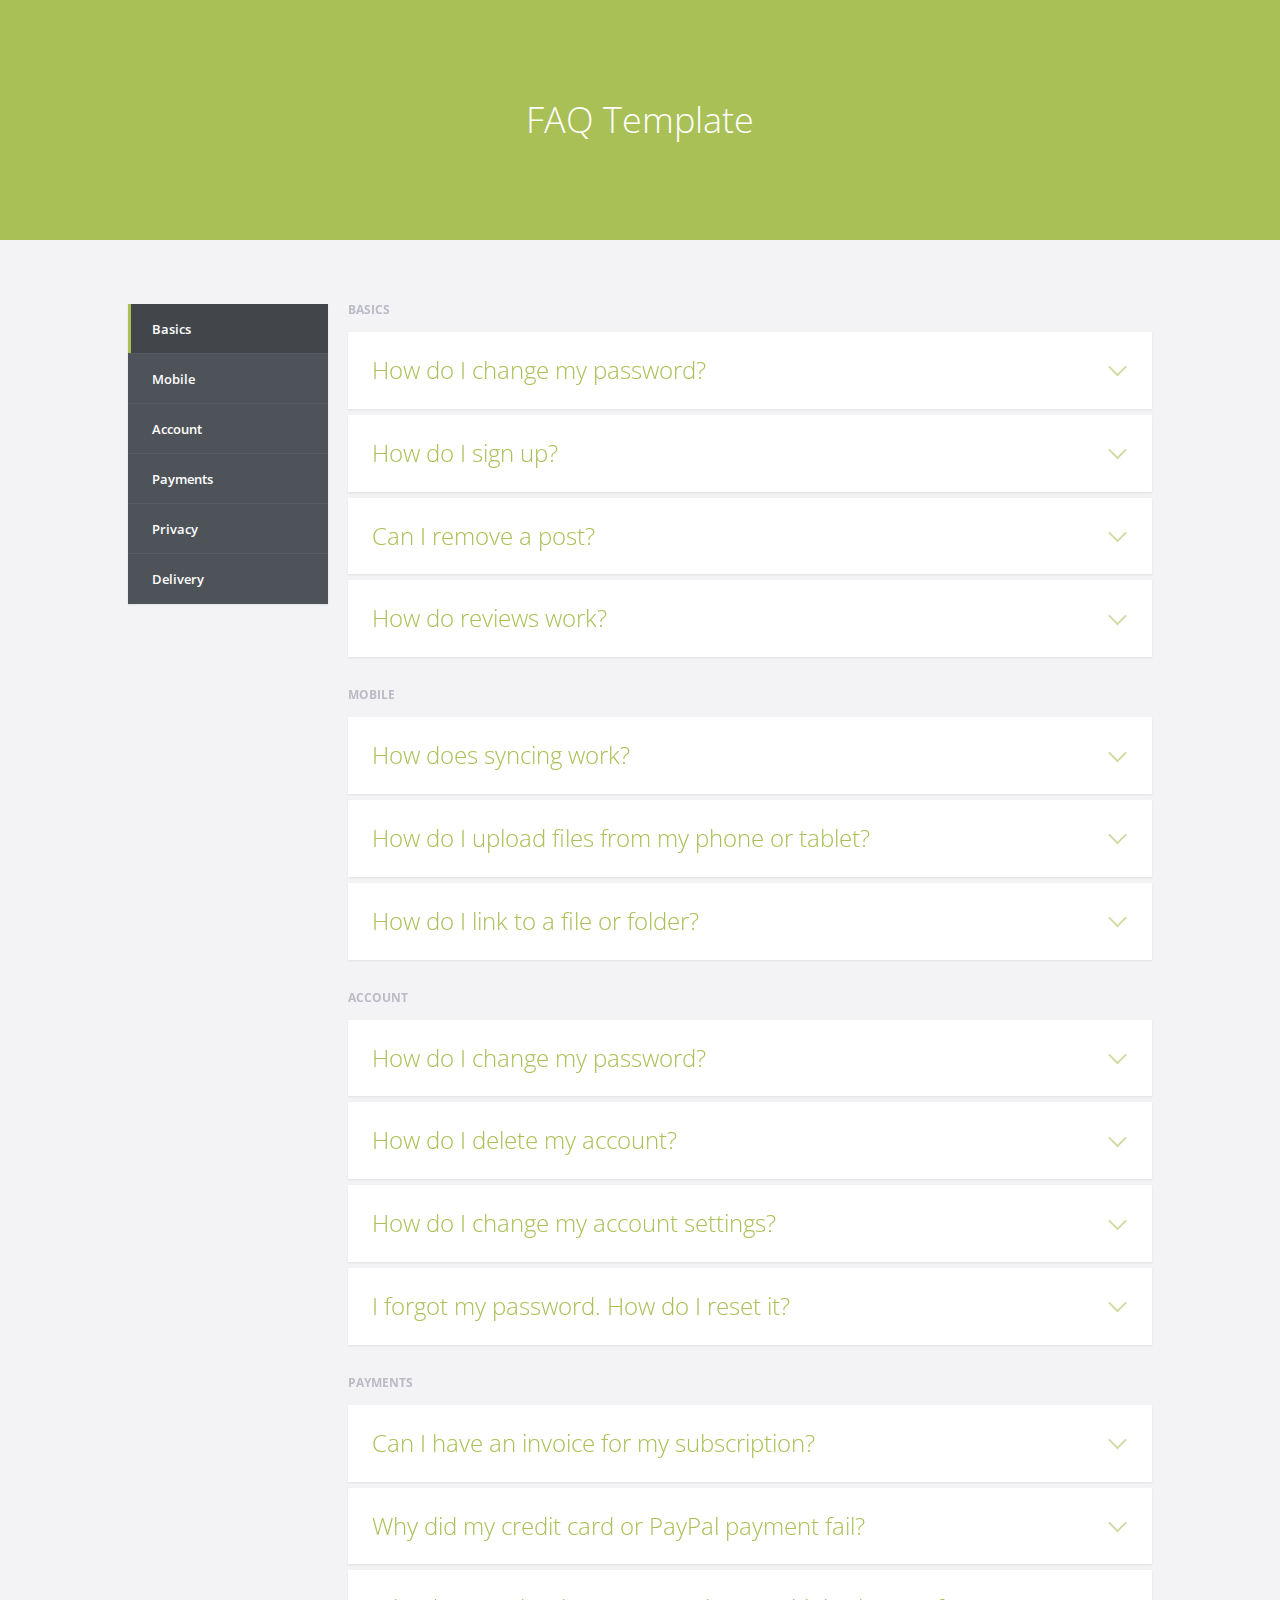
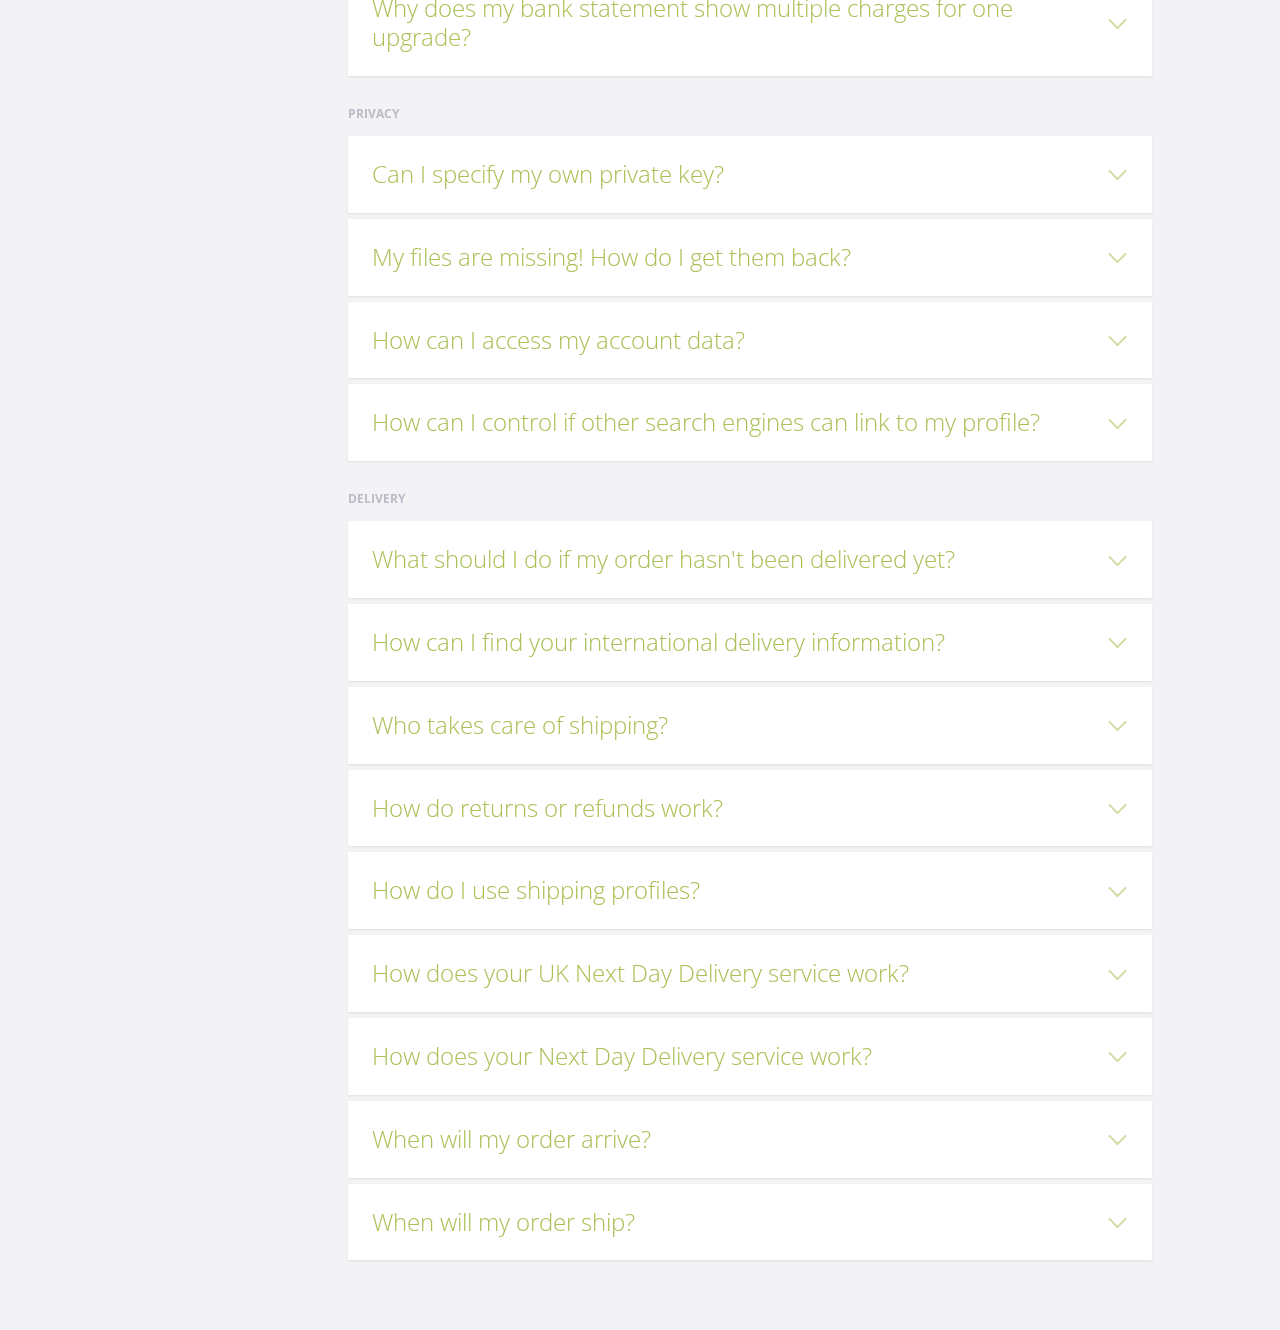
==== gsncafaq/index.html @ ee8496b4 "faq" ====
<!doctype html>
<html lang="en" class="no-js">
<head>
	<meta charset="UTF-8">
	<meta name="viewport" content="width=device-width, initial-scale=1">

	<link href='http://fonts.googleapis.com/css?family=Open+Sans:400,300,600,700' rel='stylesheet' type='text/css'>

	<link rel="stylesheet" href="css/reset.css"> <!-- CSS reset -->
	<link rel="stylesheet" href="css/style.css"> <!-- Resource style -->
	<script src="js/modernizr.js"></script> <!-- Modernizr -->
	<title>FAQ Template | CodyHouse</title>
</head>
<body>
<header>
	<h1>FAQ Template</h1>
</header>
<section class="cd-faq">
	<ul class="cd-faq-categories">
		<li><a class="selected" href="#basics">Basics</a></li>
		<li><a href="#mobile">Mobile</a></li>
		<li><a href="#account">Account</a></li>
		<li><a href="#payments">Payments</a></li>
		<li><a href="#privacy">Privacy</a></li>
		<li><a href="#delivery">Delivery</a></li>
	</ul> <!-- cd-faq-categories -->

	<div class="cd-faq-items">
		<ul id="basics" class="cd-faq-group">
			<li class="cd-faq-title"><h2>Basics</h2></li>
			<li>
				<a class="cd-faq-trigger" href="#0">How do I change my password?</a>
				<div class="cd-faq-content">
					<p>Lorem ipsum dolor sit amet, consectetur adipisicing elit. Quae quidem blanditiis delectus corporis, possimus officia sint sequi ex tenetur id impedit est pariatur iure animi non a ratione reiciendis nihil sed consequatur atque repellendus fugit perspiciatis rerum et. Dolorum consequuntur fugit deleniti, soluta fuga nobis. Ducimus blanditiis velit sit iste delectus obcaecati debitis omnis, assumenda accusamus cumque perferendis eos aut quidem! Aut, totam rerum, cupiditate quae aperiam voluptas rem inventore quas, ex maxime culpa nam soluta labore at amet nihil laborum? Explicabo numquam, sit fugit, voluptatem autem atque quis quam voluptate fugiat earum rem hic, reprehenderit quaerat tempore at. Aperiam.</p>
				</div> <!-- cd-faq-content -->
			</li>

			<li>
				<a class="cd-faq-trigger" href="#0">How do I sign up?</a>
				<div class="cd-faq-content">
					<p>Lorem ipsum dolor sit amet, consectetur adipisicing elit. Quasi cupiditate et laudantium esse adipisci consequatur modi possimus accusantium vero atque excepturi nobis in doloremque repudiandae soluta non minus dolore voluptatem enim reiciendis officia voluptates, fuga ullam? Voluptas reiciendis cumque molestiae unde numquam similique quas doloremque non, perferendis doloribus necessitatibus itaque dolorem quam officia atque perspiciatis dolore laudantium dolor voluptatem eligendi? Aliquam nulla unde voluptatum molestiae, eos fugit ullam, consequuntur, saepe voluptas quaerat deleniti. Repellendus magni sint temporibus, accusantium rem commodi?</p>
				</div> <!-- cd-faq-content -->
			</li>

			<li>
				<a class="cd-faq-trigger" href="#0">Can I remove a post?</a>
				<div class="cd-faq-content">
					<p>Lorem ipsum dolor sit amet, consectetur adipisicing elit. Blanditiis provident officiis, reprehenderit numquam. Praesentium veritatis eos tenetur magni debitis inventore fugit, magnam, reiciendis, saepe obcaecati ex vero quaerat distinctio velit.</p>
				</div> <!-- cd-faq-content -->
			</li>

			<li>
				<a class="cd-faq-trigger" href="#0">How do reviews work?</a>
				<div class="cd-faq-content">
					<p>Lorem ipsum dolor sit amet, consectetur adipisicing elit. Blanditiis provident officiis, reprehenderit numquam. Praesentium veritatis eos tenetur magni debitis inventore fugit, magnam, reiciendis, saepe obcaecati ex vero quaerat distinctio velit.</p>
				</div> <!-- cd-faq-content -->
			</li>
		</ul> <!-- cd-faq-group -->

		<ul id="mobile" class="cd-faq-group">
			<li class="cd-faq-title"><h2>Mobile</h2></li>
			<li>
				<a class="cd-faq-trigger" href="#0">How does syncing work?</a>
				<div class="cd-faq-content">
					<p>Lorem ipsum dolor sit amet, consectetur adipisicing elit. Impedit quidem delectus rerum eligendi mollitia, repudiandae quae beatae. Et repellat quam atque corrupti iusto architecto impedit explicabo repudiandae qui similique aut iure ipsum quis inventore nulla error aliquid alias quia dolorem dolore, odio excepturi veniam odit veritatis. Quo iure magnam, et cum. Laudantium, eaque non? Tempore nihil corporis cumque dolor ipsum accusamus sapiente aliquid quis ea assumenda deserunt praesentium voluptatibus, accusantium a mollitia necessitatibus nostrum voluptatem numquam modi ab, sint rem.</p>
				</div> <!-- cd-faq-content -->
			</li>

			<li>
				<a class="cd-faq-trigger" href="#0">How do I upload files from my phone or tablet?</a>
				<div class="cd-faq-content">
					<p>Lorem ipsum dolor sit amet, consectetur adipisicing elit. Nisi tempore, placeat quisquam rerum! Eligendi fugit dolorum tenetur modi fuga nisi rerum, autem officiis quaerat quos. Magni quia, quo quibusdam odio. Error magni aperiam amet architecto adipisci aspernatur! Officia, quaerat magni architecto nostrum magnam fuga nihil, ipsum laboriosam similique voluptatibus facilis nobis? Eius non asperiores, nesciunt suscipit veniam blanditiis veritatis provident possimus iusto voluptas, eveniet architecto quidem quos molestias, aperiam eum reprehenderit dolores ad deserunt eos amet. Vero molestiae commodi unde dolor dicta maxime alias, velit, nesciunt cum dolorem, ipsam soluta sint suscipit maiores mollitia assumenda ducimus aperiam neque enim! Quas culpa dolorum ipsam? Ipsum voluptatibus numquam natus? Eligendi explicabo eos, perferendis voluptatibus hic sed ipsam rerum maiores officia! Beatae, molestias!</p>
				</div> <!-- cd-faq-content -->
			</li>

			<li>
				<a class="cd-faq-trigger" href="#0">How do I link to a file or folder?</a>
				<div class="cd-faq-content">
					<p>Lorem ipsum dolor sit amet, consectetur adipisicing elit. Blanditiis provident officiis, reprehenderit numquam. Praesentium veritatis eos tenetur magni debitis inventore fugit, magnam, reiciendis, saepe obcaecati ex vero quaerat distinctio velit.</p>
				</div> <!-- cd-faq-content -->
			</li>
		</ul> <!-- cd-faq-group -->

		<ul id="account" class="cd-faq-group">
			<li class="cd-faq-title"><h2>Account</h2></li>
			<li>
				<a class="cd-faq-trigger" href="#0">How do I change my password?</a>
				<div class="cd-faq-content">
					<p>Lorem ipsum dolor sit amet, consectetur adipisicing elit. Perferendis earum autem consectetur labore eius tenetur esse, in temporibus sequi cum voluptatem vitae repellat nostrum odio perspiciatis dolores recusandae necessitatibus, unde, deserunt voluptas possimus veniam magni soluta deleniti! Architecto, quidem, totam. Fugit minus odit unde ea cupiditate ab aperiam sed dolore facere nihil laboriosam dolorum repellat deleniti aliquam fugiat laudantium delectus sint iure odio, necessitatibus rem quisquam! Ipsum praesentium quam nisi sint, impedit sapiente facilis laudantium mollitia quae fugiat similique. Dolor maiores aliquid incidunt commodi doloremque rem! Quaerat, debitis voluptatem vero qui enim, sunt reiciendis tempore inventore maxime quasi fugiat accusamus beatae modi voluptates iste officia esse soluta tempora labore quisquam fuga, cum. Sint nemo iste nulla accusamus quam qui quos, vero, minus id. Eius mollitia consequatur fugit nam consequuntur nesciunt illo id quis reprehenderit obcaecati voluptates corrupti, minus! Possimus, perspiciatis!</p>
				</div> <!-- cd-faq-content -->
			</li>

			<li>
				<a class="cd-faq-trigger" href="#0">How do I delete my account?</a>
				<div class="cd-faq-content">
					<p>Lorem ipsum dolor sit amet, consectetur adipisicing elit. Illo tempore soluta, minus magnam non blanditiis dolore, in nam voluptas nobis minima deserunt deleniti id animi amet, suscipit consequuntur corporis nihil laborum facere temporibus. Qui inventore, doloribus facilis, provident soluta voluptas excepturi perspiciatis fugiat odit vero! Optio assumenda animi at! Assumenda doloremque nemo est sequi eaque, ipsum id, labore rem nisi, amet similique vel autem dolore totam facilis deserunt. Mollitia non ut libero unde accusamus praesentium sint maiores, illo, nemo aliquid?</p>
				</div> <!-- cd-faq-content -->
			</li>

			<li>
				<a class="cd-faq-trigger" href="#0">How do I change my account settings?</a>
				<div class="cd-faq-content">
					<p>Lorem ipsum dolor sit amet, consectetur adipisicing elit. Blanditiis provident officiis, reprehenderit numquam. Praesentium veritatis eos tenetur magni debitis inventore fugit, magnam, reiciendis, saepe obcaecati ex vero quaerat distinctio velit.</p>
				</div> <!-- cd-faq-content -->
			</li>

			<li>
				<a class="cd-faq-trigger" href="#0">I forgot my password. How do I reset it?</a>
				<div class="cd-faq-content">
					<p>Lorem ipsum dolor sit amet, consectetur adipisicing elit. Ipsum at aspernatur iure facere ab a corporis mollitia molestiae quod omnis minima, est labore quidem nobis accusantium ad totam sunt doloremque laudantium impedit similique iste quasi cum! Libero fugit at praesentium vero. Maiores non consequuntur rerum, nemo a qui repellat quibusdam architecto voluptatem? Sequi, possimus, cupiditate autem soluta ipsa rerum officiis cum libero delectus explicabo facilis, odit ullam aperiam reprehenderit! Vero ad non harum veritatis tempore beatae possimus, ex odio quo.</p>
				</div> <!-- cd-faq-content -->
			</li>
		</ul> <!-- cd-faq-group -->

		<ul id="payments" class="cd-faq-group">
			<li class="cd-faq-title"><h2>Payments</h2></li>
			<li>
				<a class="cd-faq-trigger" href="#0">Can I have an invoice for my subscription?</a>
				<div class="cd-faq-content">
					<p>Lorem ipsum dolor sit amet, consectetur adipisicing elit. Impedit quidem delectus rerum eligendi mollitia, repudiandae quae beatae. Et repellat quam atque corrupti iusto architecto impedit explicabo repudiandae qui similique aut iure ipsum quis inventore nulla error aliquid alias quia dolorem dolore, odio excepturi veniam odit veritatis. Quo iure magnam, et cum. Laudantium, eaque non? Tempore nihil corporis cumque dolor ipsum accusamus sapiente aliquid quis ea assumenda deserunt praesentium voluptatibus, accusantium a mollitia necessitatibus nostrum voluptatem numquam modi ab, sint rem.</p>
				</div> <!-- cd-faq-content -->
			</li>

			<li>
				<a class="cd-faq-trigger" href="#0">Why did my credit card or PayPal payment fail?</a>
				<div class="cd-faq-content">
					<p>Lorem ipsum dolor sit amet, consectetur adipisicing elit. Tenetur accusantium dolorem vel, ad, nostrum natus eos, nemo placeat quos nisi architecto rem dolorum amet consectetur molestiae reprehenderit cum harum commodi beatae necessitatibus. Mollitia a nostrum enim earum minima doloribus illum autem, provident vero et, aspernatur quae sunt illo dolorem. Corporis blanditiis, unde, neque, adipisci debitis quas ullam accusantium repudiandae eum nostrum quis! Velit esse harum qui, modi ratione debitis alias laboriosam minus eaque, quod, itaque labore illo totam aut quia fuga nemo. Perferendis ipsa laborum atque assumenda tempore aspernatur a eos harum non id commodi excepturi quaerat ullam, explicabo, incidunt ipsam, accusantium quo magni ut! Ratione, magnam. Delectus nesciunt impedit praesentium sed, aliquam architecto dolores quae, distinctio consectetur obcaecati esse, consequuntur vel sit quis blanditiis possimus dolorum. Eaque architecto doloremque aliquid quae cumque, vitae perferendis enim, iure fugiat, soluta aut!</p>
				</div> <!-- cd-faq-content -->
			</li>

			<li>
				<a class="cd-faq-trigger" href="#0">Why does my bank statement show multiple charges for one upgrade?</a>
				<div class="cd-faq-content">
					<p>Lorem ipsum dolor sit amet, consectetur adipisicing elit. Blanditiis provident officiis, reprehenderit numquam. Praesentium veritatis eos tenetur magni debitis inventore fugit, magnam, reiciendis, saepe obcaecati ex vero quaerat distinctio velit.</p>
				</div> <!-- cd-faq-content -->
			</li>
		</ul> <!-- cd-faq-group -->

		<ul id="privacy" class="cd-faq-group">
			<li class="cd-faq-title"><h2>Privacy</h2></li>
			<li>
				<a class="cd-faq-trigger" href="#0">Can I specify my own private key?</a>
				<div class="cd-faq-content">
					<p>Lorem ipsum dolor sit amet, consectetur adipisicing elit. Impedit quidem delectus rerum eligendi mollitia, repudiandae quae beatae. Et repellat quam atque corrupti iusto architecto impedit explicabo repudiandae qui similique aut iure ipsum quis inventore nulla error aliquid alias quia dolorem dolore, odio excepturi veniam odit veritatis. Quo iure magnam, et cum. Laudantium, eaque non? Tempore nihil corporis cumque dolor ipsum accusamus sapiente aliquid quis ea assumenda deserunt praesentium voluptatibus, accusantium a mollitia necessitatibus nostrum voluptatem numquam modi ab, sint rem.</p>
				</div> <!-- cd-faq-content -->
			</li>

			<li>
				<a class="cd-faq-trigger" href="#0">My files are missing! How do I get them back?</a>
				<div class="cd-faq-content">
					<p>Lorem ipsum dolor sit amet, consectetur adipisicing elit. Blanditiis provident officiis, reprehenderit numquam. Praesentium veritatis eos tenetur magni debitis inventore fugit, magnam, reiciendis, saepe obcaecati ex vero quaerat distinctio velit.</p>
				</div> <!-- cd-faq-content -->
			</li>

			<li>
				<a class="cd-faq-trigger" href="#0">How can I access my account data?</a>
				<div class="cd-faq-content">
					<p>Lorem ipsum dolor sit amet, consectetur adipisicing elit. Possimus magni vero deserunt enim et quia in aliquam, rem tempore voluptas illo nisi veritatis quas quod placeat ipsa! Error qui harum accusamus incidunt at libero ipsum, suscipit dolorum esse explicabo in eius voluptates quidem voluptatem inventore amet eaque deserunt veniam dignissimos excepturi? Dolore, quo amet nostrum autem nemo. Sit nam assumenda, corporis ea sunt distinctio nostrum doloribus alias, beatae nesciunt dolore saepe consequuntur minima eveniet porro dolor officiis maiores ab obcaecati officia enim aliquam. Itaque fuga molestiae hic accusantium atque corporis quia id sequi enim vero? Hic aperiam sint facilis aliquam quia, accusamus tenetur earum totam enim est, error. Iusto, reiciendis necessitatibus molestias. Voluptatibus eos explicabo repellat nesciunt nam vero minima.</p>
				</div> <!-- cd-faq-content -->
			</li>

			<li>
				<a class="cd-faq-trigger" href="#0">How can I control if other search engines can link to my profile?</a>
				<div class="cd-faq-content">
					<p>Lorem ipsum dolor sit amet, consectetur adipisicing elit. Blanditiis provident officiis, reprehenderit numquam. Praesentium veritatis eos tenetur magni debitis inventore fugit, magnam, reiciendis, saepe obcaecati ex vero quaerat distinctio velit.</p>
				</div> <!-- cd-faq-content -->
			</li>
		</ul> <!-- cd-faq-group -->

		<ul id="delivery" class="cd-faq-group">
			<li class="cd-faq-title"><h2>Delivery</h2></li>
			<li>
				<a class="cd-faq-trigger" href="#0">What should I do if my order hasn't been delivered yet?</a>
				<div class="cd-faq-content">
					<p>Lorem ipsum dolor sit amet, consectetur adipisicing elit. Impedit quidem delectus rerum eligendi mollitia, repudiandae quae beatae. Et repellat quam atque corrupti iusto architecto impedit explicabo repudiandae qui similique aut iure ipsum quis inventore nulla error aliquid alias quia dolorem dolore, odio excepturi veniam odit veritatis. Quo iure magnam, et cum. Laudantium, eaque non? Tempore nihil corporis cumque dolor ipsum accusamus sapiente aliquid quis ea assumenda deserunt praesentium voluptatibus, accusantium a mollitia necessitatibus nostrum voluptatem numquam modi ab, sint rem.</p>
				</div> <!-- cd-faq-content -->
			</li>

			<li>
				<a class="cd-faq-trigger" href="#0">How can I find your international delivery information?</a>
				<div class="cd-faq-content">
					<p>Lorem ipsum dolor sit amet, consectetur adipisicing elit. Blanditiis provident officiis, reprehenderit numquam. Praesentium veritatis eos tenetur magni debitis inventore fugit, magnam, reiciendis, saepe obcaecati ex vero quaerat distinctio velit.</p>
				</div> <!-- cd-faq-content -->
			</li>

			<li>
				<a class="cd-faq-trigger" href="#0">Who takes care of shipping?</a>
				<div class="cd-faq-content">
					<p>Lorem ipsum dolor sit amet, consectetur adipisicing elit. Blanditiis provident officiis, reprehenderit numquam. Praesentium veritatis eos tenetur magni debitis inventore fugit, magnam, reiciendis, saepe obcaecati ex vero quaerat distinctio velit.</p>
				</div> <!-- cd-faq-content -->
			</li>

			<li>
				<a class="cd-faq-trigger" href="#0">How do returns or refunds work?</a>
				<div class="cd-faq-content">
					<p>Lorem ipsum dolor sit amet, consectetur adipisicing elit. Impedit quidem delectus rerum eligendi mollitia, repudiandae quae beatae. Et repellat quam atque corrupti iusto architecto impedit explicabo repudiandae qui similique aut iure ipsum quis inventore nulla error aliquid alias quia dolorem dolore, odio excepturi veniam odit veritatis. Quo iure magnam, et cum. Laudantium, eaque non? Tempore nihil corporis cumque dolor ipsum accusamus sapiente aliquid quis ea assumenda deserunt praesentium voluptatibus, accusantium a mollitia necessitatibus nostrum voluptatem numquam modi ab, sint rem.</p>
				</div> <!-- cd-faq-content -->
			</li>

			<li>
				<a class="cd-faq-trigger" href="#0">How do I use shipping profiles?</a>
				<div class="cd-faq-content">
					<p>Lorem ipsum dolor sit amet, consectetur adipisicing elit. Blanditiis provident officiis, reprehenderit numquam. Praesentium veritatis eos tenetur magni debitis inventore fugit, magnam, reiciendis, saepe obcaecati ex vero quaerat distinctio velit.</p>
				</div> <!-- cd-faq-content -->
			</li>

			<li>
				<a class="cd-faq-trigger" href="#0">How does your UK Next Day Delivery service work?</a>
				<div class="cd-faq-content">
					<p>Lorem ipsum dolor sit amet, consectetur adipisicing elit. Blanditiis provident officiis, reprehenderit numquam. Praesentium veritatis eos tenetur magni debitis inventore fugit, magnam, reiciendis, saepe obcaecati ex vero quaerat distinctio velit.</p>
				</div> <!-- cd-faq-content -->
			</li>

			<li>
				<a class="cd-faq-trigger" href="#0">How does your Next Day Delivery service work?</a>
				<div class="cd-faq-content">
					<p>Lorem ipsum dolor sit amet, consectetur adipisicing elit. Blanditiis provident officiis, reprehenderit numquam. Praesentium veritatis eos tenetur magni debitis inventore fugit, magnam, reiciendis, saepe obcaecati ex vero quaerat distinctio velit.</p>
				</div> <!-- cd-faq-content -->
			</li>

			<li>
				<a class="cd-faq-trigger" href="#0">When will my order arrive?</a>
				<div class="cd-faq-content">
					<p>Lorem ipsum dolor sit amet, consectetur adipisicing elit. Blanditiis provident officiis, reprehenderit numquam. Praesentium veritatis eos tenetur magni debitis inventore fugit, magnam, reiciendis, saepe obcaecati ex vero quaerat distinctio velit.</p>
				</div> <!-- cd-faq-content -->
			</li>

			<li>
				<a class="cd-faq-trigger" href="#0">When will my order ship?</a>
				<div class="cd-faq-content">
					<p>Lorem ipsum dolor sit amet, consectetur adipisicing elit. Blanditiis provident officiis, reprehenderit numquam. Praesentium veritatis eos tenetur magni debitis inventore fugit, magnam, reiciendis, saepe obcaecati ex vero quaerat distinctio velit.</p>
				</div> <!-- cd-faq-content -->
			</li>
		</ul> <!-- cd-faq-group -->
	</div> <!-- cd-faq-items -->
	<a href="#0" class="cd-close-panel">Close</a>
</section> <!-- cd-faq -->
<script src="js/jquery-2.1.1.js"></script>
<script src="js/jquery.mobile.custom.min.js"></script>
<script src="js/main.js"></script> <!-- Resource jQuery -->
</body>
</html>
---- gsncafaq/css/style.css ----
/* -------------------------------- 

Primary style

-------------------------------- */
*, *::after, *::before {
  -webkit-box-sizing: border-box;
  -moz-box-sizing: border-box;
  box-sizing: border-box;
}

*::after, *::before {
  content: '';
}

body {
  font-size: 100%;
  font-family: "Open Sans", sans-serif;
  color: #4e5359;
  background-color: #f3f3f5;
}
body::after {
  /* overlay layer visible on small devices when the right panel slides in */
  position: fixed;
  top: 0;
  left: 0;
  width: 100%;
  height: 100%;
  background-color: rgba(78, 83, 89, 0.8);
  visibility: hidden;
  opacity: 0;
  -webkit-transition: opacity .3s 0s, visibility 0s .3s;
  -moz-transition: opacity .3s 0s, visibility 0s .3s;
  transition: opacity .3s 0s, visibility 0s .3s;
}
body.cd-overlay::after {
  visibility: visible;
  opacity: 1;
  -webkit-transition: opacity .3s 0s, visibility 0s 0s;
  -moz-transition: opacity .3s 0s, visibility 0s 0s;
  transition: opacity .3s 0s, visibility 0s 0s;
}
@media only screen and (min-width: 768px) {
  body::after {
    display: none;
  }
}

a {
  color: #a9c056;
  text-decoration: none;
}

/* -------------------------------- 

Main components 

-------------------------------- */
header {
  position: relative;
  height: 180px;
  line-height: 180px;
  text-align: center;
  background-color: #a9c056;
}
header h1 {
  color: #ffffff;
  -webkit-font-smoothing: antialiased;
  -moz-osx-font-smoothing: grayscale;
  font-size: 20px;
  font-size: 1.25rem;
}
@media only screen and (min-width: 1024px) {
  header {
    height: 240px;
    line-height: 240px;
  }
  header h1 {
    font-size: 36px;
    font-size: 2.25rem;
    font-weight: 300;
  }
}

.cd-faq {
  width: 90%;
  max-width: 1024px;
  margin: 2em auto;
  box-shadow: 0 1px 5px rgba(0, 0, 0, 0.1);
}
.cd-faq:after {
  content: "";
  display: table;
  clear: both;
}
@media only screen and (min-width: 768px) {
  .cd-faq {
    position: relative;
    margin: 4em auto;
    box-shadow: none;
  }
}

.cd-faq-categories a {
  position: relative;
  display: block;
  overflow: hidden;
  height: 50px;
  line-height: 50px;
  padding: 0 28px 0 16px;
  background-color: #4e5359;
  -webkit-font-smoothing: antialiased;
  -moz-osx-font-smoothing: grayscale;
  color: #ffffff;
  white-space: nowrap;
  border-bottom: 1px solid #555b61;
  text-overflow: ellipsis;
}
.cd-faq-categories a::before, .cd-faq-categories a::after {
  /* plus icon on the right */
  position: absolute;
  top: 50%;
  right: 16px;
  display: inline-block;
  height: 1px;
  width: 10px;
  background-color: #7f868e;
}
.cd-faq-categories a::after {
  -webkit-transform: rotate(90deg);
  -moz-transform: rotate(90deg);
  -ms-transform: rotate(90deg);
  -o-transform: rotate(90deg);
  transform: rotate(90deg);
}
.cd-faq-categories li:last-child a {
  border-bottom: none;
}
@media only screen and (min-width: 768px) {
  .cd-faq-categories {
    width: 20%;
    float: left;
    box-shadow: 0 1px 2px rgba(0, 0, 0, 0.08);
  }
  .cd-faq-categories a {
    font-size: 13px;
    font-size: 0.8125rem;
    font-weight: 600;
    padding-left: 24px;
    padding: 0 24px;
    -webkit-transition: background 0.2s, padding 0.2s;
    -moz-transition: background 0.2s, padding 0.2s;
    transition: background 0.2s, padding 0.2s;
  }
  .cd-faq-categories a::before, .cd-faq-categories a::after {
    display: none;
  }
  .no-touch .cd-faq-categories a:hover {
    background: #555b61;
  }
  .no-js .cd-faq-categories {
    width: 100%;
    margin-bottom: 2em;
  }
}
@media only screen and (min-width: 1024px) {
  .cd-faq-categories {
    position: absolute;
    top: 0;
    left: 0;
    width: 200px;
    z-index: 2;
  }
  .cd-faq-categories a::before {
    /* decorative rectangle on the left visible for the selected item */
    display: block;
    top: 0;
    right: auto;
    left: 0;
    height: 100%;
    width: 3px;
    background-color: #a9c056;
    opacity: 0;
    -webkit-transition: opacity 0.2s;
    -moz-transition: opacity 0.2s;
    transition: opacity 0.2s;
  }
  .cd-faq-categories .selected {
    background: #42464b !important;
  }
  .cd-faq-categories .selected::before {
    opacity: 1;
  }
  .cd-faq-categories.is-fixed {
    /* top and left value assigned in jQuery */
    position: fixed;
  }
  .no-js .cd-faq-categories {
    position: relative;
  }
}

.cd-faq-items {
  position: fixed;
  height: 100%;
  width: 90%;
  top: 0;
  right: 0;
  background: #ffffff;
  padding: 0 5% 1em;
  overflow: auto;
  -webkit-overflow-scrolling: touch;
  z-index: 1;
  -webkit-backface-visibility: hidden;
  backface-visibility: hidden;
  -webkit-transform: translateZ(0) translateX(100%);
  -moz-transform: translateZ(0) translateX(100%);
  -ms-transform: translateZ(0) translateX(100%);
  -o-transform: translateZ(0) translateX(100%);
  transform: translateZ(0) translateX(100%);
  -webkit-transition: -webkit-transform .3s;
  -moz-transition: -moz-transform .3s;
  transition: transform .3s;
}
.cd-faq-items.slide-in {
  -webkit-transform: translateZ(0) translateX(0%);
  -moz-transform: translateZ(0) translateX(0%);
  -ms-transform: translateZ(0) translateX(0%);
  -o-transform: translateZ(0) translateX(0%);
  transform: translateZ(0) translateX(0%);
}
.no-js .cd-faq-items {
  position: static;
  height: auto;
  width: 100%;
  -webkit-transform: translateX(0);
  -moz-transform: translateX(0);
  -ms-transform: translateX(0);
  -o-transform: translateX(0);
  transform: translateX(0);
}
@media only screen and (min-width: 768px) {
  .cd-faq-items {
    position: static;
    height: auto;
    width: 78%;
    float: right;
    overflow: visible;
    -webkit-transform: translateZ(0) translateX(0);
    -moz-transform: translateZ(0) translateX(0);
    -ms-transform: translateZ(0) translateX(0);
    -o-transform: translateZ(0) translateX(0);
    transform: translateZ(0) translateX(0);
    padding: 0;
    background: transparent;
  }
}
@media only screen and (min-width: 1024px) {
  .cd-faq-items {
    float: none;
    width: 100%;
    padding-left: 220px;
  }
  .no-js .cd-faq-items {
    padding-left: 0;
  }
}

.cd-close-panel {
  position: fixed;
  top: 5px;
  right: -100%;
  display: block;
  height: 40px;
  width: 40px;
  overflow: hidden;
  text-indent: 100%;
  white-space: nowrap;
  z-index: 2;
  /* Force Hardware Acceleration in WebKit */
  -webkit-transform: translateZ(0);
  -moz-transform: translateZ(0);
  -ms-transform: translateZ(0);
  -o-transform: translateZ(0);
  transform: translateZ(0);
  -webkit-backface-visibility: hidden;
  backface-visibility: hidden;
  -webkit-transition: right 0.4s;
  -moz-transition: right 0.4s;
  transition: right 0.4s;
}
.cd-close-panel::before, .cd-close-panel::after {
  /* close icon in CSS */
  position: absolute;
  top: 16px;
  left: 12px;
  display: inline-block;
  height: 3px;
  width: 18px;
  background: #6c7d8e;
}
.cd-close-panel::before {
  -webkit-transform: rotate(45deg);
  -moz-transform: rotate(45deg);
  -ms-transform: rotate(45deg);
  -o-transform: rotate(45deg);
  transform: rotate(45deg);
}
.cd-close-panel::after {
  -webkit-transform: rotate(-45deg);
  -moz-transform: rotate(-45deg);
  -ms-transform: rotate(-45deg);
  -o-transform: rotate(-45deg);
  transform: rotate(-45deg);
}
.cd-close-panel.move-left {
  right: 2%;
}
@media only screen and (min-width: 768px) {
  .cd-close-panel {
    display: none;
  }
}

.cd-faq-group {
  /* hide group not selected */
  display: none;
}
.cd-faq-group.selected {
  display: block;
}
.cd-faq-group .cd-faq-title {
  background: transparent;
  box-shadow: none;
  margin: 1em 0;
}
.no-touch .cd-faq-group .cd-faq-title:hover {
  box-shadow: none;
}
.cd-faq-group .cd-faq-title h2 {
  text-transform: uppercase;
  font-size: 12px;
  font-size: 0.75rem;
  font-weight: 700;
  color: #bbbbc7;
}
.no-js .cd-faq-group {
  display: block;
}
@media only screen and (min-width: 768px) {
  .cd-faq-group {
    /* all groups visible */
    display: block;
  }
  .cd-faq-group > li {
    background: #ffffff;
    margin-bottom: 6px;
    box-shadow: 0 1px 2px rgba(0, 0, 0, 0.08);
    -webkit-transition: box-shadow 0.2s;
    -moz-transition: box-shadow 0.2s;
    transition: box-shadow 0.2s;
  }
  .no-touch .cd-faq-group > li:hover {
    box-shadow: 0 1px 10px rgba(108, 125, 142, 0.3);
  }
  .cd-faq-group .cd-faq-title {
    margin: 2em 0 1em;
  }
  .cd-faq-group:first-child .cd-faq-title {
    margin-top: 0;
  }
}

.cd-faq-trigger {
  position: relative;
  display: block;
  margin: 1.6em 0 .4em;
  line-height: 1.2;
}
@media only screen and (min-width: 768px) {
  .cd-faq-trigger {
    font-size: 24px;
    font-size: 1.5rem;
    font-weight: 300;
    margin: 0;
    padding: 24px 72px 24px 24px;
  }
  .cd-faq-trigger::before, .cd-faq-trigger::after {
    /* arrow icon on the right */
    position: absolute;
    right: 24px;
    top: 50%;
    height: 2px;
    width: 13px;
    background: #cfdca0;
    -webkit-backface-visibility: hidden;
    backface-visibility: hidden;
    -webkit-transition-property: -webkit-transform;
    -moz-transition-property: -moz-transform;
    transition-property: transform;
    -webkit-transition-duration: 0.2s;
    -moz-transition-duration: 0.2s;
    transition-duration: 0.2s;
  }
  .cd-faq-trigger::before {
    -webkit-transform: rotate(45deg);
    -moz-transform: rotate(45deg);
    -ms-transform: rotate(45deg);
    -o-transform: rotate(45deg);
    transform: rotate(45deg);
    right: 32px;
  }
  .cd-faq-trigger::after {
    -webkit-transform: rotate(-45deg);
    -moz-transform: rotate(-45deg);
    -ms-transform: rotate(-45deg);
    -o-transform: rotate(-45deg);
    transform: rotate(-45deg);
  }
  .content-visible .cd-faq-trigger::before {
    -webkit-transform: rotate(-45deg);
    -moz-transform: rotate(-45deg);
    -ms-transform: rotate(-45deg);
    -o-transform: rotate(-45deg);
    transform: rotate(-45deg);
  }
  .content-visible .cd-faq-trigger::after {
    -webkit-transform: rotate(45deg);
    -moz-transform: rotate(45deg);
    -ms-transform: rotate(45deg);
    -o-transform: rotate(45deg);
    transform: rotate(45deg);
  }
}

.cd-faq-content p {
  font-size: 14px;
  font-size: 0.875rem;
  line-height: 1.4;
  color: #6c7d8e;
}
@media only screen and (min-width: 768px) {
  .cd-faq-content {
    display: none;
    padding: 0 24px 30px;
  }
  .cd-faq-content p {
    line-height: 1.6;
  }
  .no-js .cd-faq-content {
    display: block;
  }
}
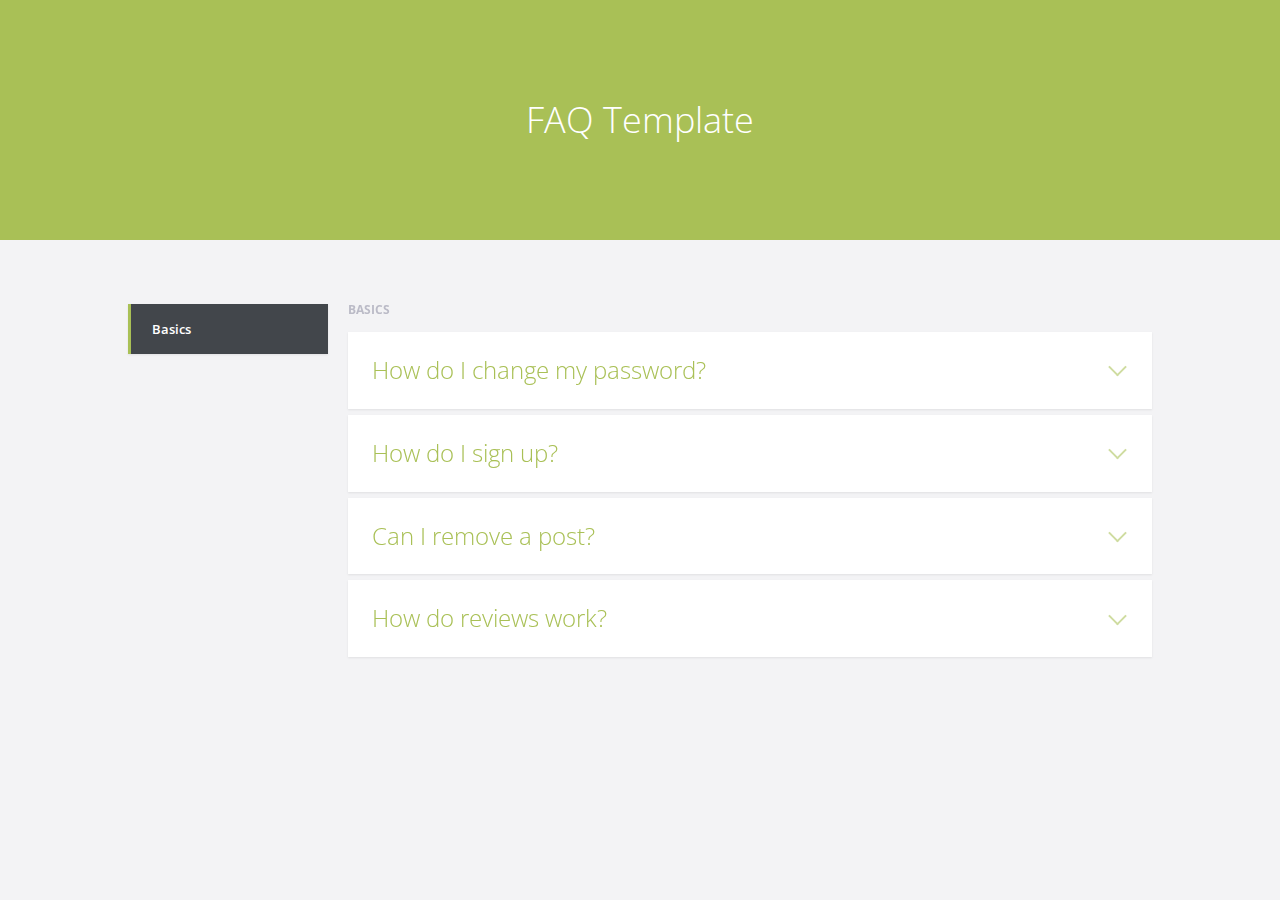
==== commit 1da7bbae: "removed sections" ====
--- a/gsncafaq/index.html
+++ b/gsncafaq/index.html
@@ -18,11 +18,7 @@
 <section class="cd-faq">
 	<ul class="cd-faq-categories">
 		<li><a class="selected" href="#basics">Basics</a></li>
-		<li><a href="#mobile">Mobile</a></li>
-		<li><a href="#account">Account</a></li>
-		<li><a href="#payments">Payments</a></li>
-		<li><a href="#privacy">Privacy</a></li>
-		<li><a href="#delivery">Delivery</a></li>
+
 	</ul> <!-- cd-faq-categories -->
 
 	<div class="cd-faq-items">
@@ -57,181 +53,7 @@
 			</li>
 		</ul> <!-- cd-faq-group -->
 
-		<ul id="mobile" class="cd-faq-group">
-			<li class="cd-faq-title"><h2>Mobile</h2></li>
-			<li>
-				<a class="cd-faq-trigger" href="#0">How does syncing work?</a>
-				<div class="cd-faq-content">
-					<p>Lorem ipsum dolor sit amet, consectetur adipisicing elit. Impedit quidem delectus rerum eligendi mollitia, repudiandae quae beatae. Et repellat quam atque corrupti iusto architecto impedit explicabo repudiandae qui similique aut iure ipsum quis inventore nulla error aliquid alias quia dolorem dolore, odio excepturi veniam odit veritatis. Quo iure magnam, et cum. Laudantium, eaque non? Tempore nihil corporis cumque dolor ipsum accusamus sapiente aliquid quis ea assumenda deserunt praesentium voluptatibus, accusantium a mollitia necessitatibus nostrum voluptatem numquam modi ab, sint rem.</p>
-				</div> <!-- cd-faq-content -->
-			</li>
 
-			<li>
-				<a class="cd-faq-trigger" href="#0">How do I upload files from my phone or tablet?</a>
-				<div class="cd-faq-content">
-					<p>Lorem ipsum dolor sit amet, consectetur adipisicing elit. Nisi tempore, placeat quisquam rerum! Eligendi fugit dolorum tenetur modi fuga nisi rerum, autem officiis quaerat quos. Magni quia, quo quibusdam odio. Error magni aperiam amet architecto adipisci aspernatur! Officia, quaerat magni architecto nostrum magnam fuga nihil, ipsum laboriosam similique voluptatibus facilis nobis? Eius non asperiores, nesciunt suscipit veniam blanditiis veritatis provident possimus iusto voluptas, eveniet architecto quidem quos molestias, aperiam eum reprehenderit dolores ad deserunt eos amet. Vero molestiae commodi unde dolor dicta maxime alias, velit, nesciunt cum dolorem, ipsam soluta sint suscipit maiores mollitia assumenda ducimus aperiam neque enim! Quas culpa dolorum ipsam? Ipsum voluptatibus numquam natus? Eligendi explicabo eos, perferendis voluptatibus hic sed ipsam rerum maiores officia! Beatae, molestias!</p>
-				</div> <!-- cd-faq-content -->
-			</li>
-
-			<li>
-				<a class="cd-faq-trigger" href="#0">How do I link to a file or folder?</a>
-				<div class="cd-faq-content">
-					<p>Lorem ipsum dolor sit amet, consectetur adipisicing elit. Blanditiis provident officiis, reprehenderit numquam. Praesentium veritatis eos tenetur magni debitis inventore fugit, magnam, reiciendis, saepe obcaecati ex vero quaerat distinctio velit.</p>
-				</div> <!-- cd-faq-content -->
-			</li>
-		</ul> <!-- cd-faq-group -->
-
-		<ul id="account" class="cd-faq-group">
-			<li class="cd-faq-title"><h2>Account</h2></li>
-			<li>
-				<a class="cd-faq-trigger" href="#0">How do I change my password?</a>
-				<div class="cd-faq-content">
-					<p>Lorem ipsum dolor sit amet, consectetur adipisicing elit. Perferendis earum autem consectetur labore eius tenetur esse, in temporibus sequi cum voluptatem vitae repellat nostrum odio perspiciatis dolores recusandae necessitatibus, unde, deserunt voluptas possimus veniam magni soluta deleniti! Architecto, quidem, totam. Fugit minus odit unde ea cupiditate ab aperiam sed dolore facere nihil laboriosam dolorum repellat deleniti aliquam fugiat laudantium delectus sint iure odio, necessitatibus rem quisquam! Ipsum praesentium quam nisi sint, impedit sapiente facilis laudantium mollitia quae fugiat similique. Dolor maiores aliquid incidunt commodi doloremque rem! Quaerat, debitis voluptatem vero qui enim, sunt reiciendis tempore inventore maxime quasi fugiat accusamus beatae modi voluptates iste officia esse soluta tempora labore quisquam fuga, cum. Sint nemo iste nulla accusamus quam qui quos, vero, minus id. Eius mollitia consequatur fugit nam consequuntur nesciunt illo id quis reprehenderit obcaecati voluptates corrupti, minus! Possimus, perspiciatis!</p>
-				</div> <!-- cd-faq-content -->
-			</li>
-
-			<li>
-				<a class="cd-faq-trigger" href="#0">How do I delete my account?</a>
-				<div class="cd-faq-content">
-					<p>Lorem ipsum dolor sit amet, consectetur adipisicing elit. Illo tempore soluta, minus magnam non blanditiis dolore, in nam voluptas nobis minima deserunt deleniti id animi amet, suscipit consequuntur corporis nihil laborum facere temporibus. Qui inventore, doloribus facilis, provident soluta voluptas excepturi perspiciatis fugiat odit vero! Optio assumenda animi at! Assumenda doloremque nemo est sequi eaque, ipsum id, labore rem nisi, amet similique vel autem dolore totam facilis deserunt. Mollitia non ut libero unde accusamus praesentium sint maiores, illo, nemo aliquid?</p>
-				</div> <!-- cd-faq-content -->
-			</li>
-
-			<li>
-				<a class="cd-faq-trigger" href="#0">How do I change my account settings?</a>
-				<div class="cd-faq-content">
-					<p>Lorem ipsum dolor sit amet, consectetur adipisicing elit. Blanditiis provident officiis, reprehenderit numquam. Praesentium veritatis eos tenetur magni debitis inventore fugit, magnam, reiciendis, saepe obcaecati ex vero quaerat distinctio velit.</p>
-				</div> <!-- cd-faq-content -->
-			</li>
-
-			<li>
-				<a class="cd-faq-trigger" href="#0">I forgot my password. How do I reset it?</a>
-				<div class="cd-faq-content">
-					<p>Lorem ipsum dolor sit amet, consectetur adipisicing elit. Ipsum at aspernatur iure facere ab a corporis mollitia molestiae quod omnis minima, est labore quidem nobis accusantium ad totam sunt doloremque laudantium impedit similique iste quasi cum! Libero fugit at praesentium vero. Maiores non consequuntur rerum, nemo a qui repellat quibusdam architecto voluptatem? Sequi, possimus, cupiditate autem soluta ipsa rerum officiis cum libero delectus explicabo facilis, odit ullam aperiam reprehenderit! Vero ad non harum veritatis tempore beatae possimus, ex odio quo.</p>
-				</div> <!-- cd-faq-content -->
-			</li>
-		</ul> <!-- cd-faq-group -->
-
-		<ul id="payments" class="cd-faq-group">
-			<li class="cd-faq-title"><h2>Payments</h2></li>
-			<li>
-				<a class="cd-faq-trigger" href="#0">Can I have an invoice for my subscription?</a>
-				<div class="cd-faq-content">
-					<p>Lorem ipsum dolor sit amet, consectetur adipisicing elit. Impedit quidem delectus rerum eligendi mollitia, repudiandae quae beatae. Et repellat quam atque corrupti iusto architecto impedit explicabo repudiandae qui similique aut iure ipsum quis inventore nulla error aliquid alias quia dolorem dolore, odio excepturi veniam odit veritatis. Quo iure magnam, et cum. Laudantium, eaque non? Tempore nihil corporis cumque dolor ipsum accusamus sapiente aliquid quis ea assumenda deserunt praesentium voluptatibus, accusantium a mollitia necessitatibus nostrum voluptatem numquam modi ab, sint rem.</p>
-				</div> <!-- cd-faq-content -->
-			</li>
-
-			<li>
-				<a class="cd-faq-trigger" href="#0">Why did my credit card or PayPal payment fail?</a>
-				<div class="cd-faq-content">
-					<p>Lorem ipsum dolor sit amet, consectetur adipisicing elit. Tenetur accusantium dolorem vel, ad, nostrum natus eos, nemo placeat quos nisi architecto rem dolorum amet consectetur molestiae reprehenderit cum harum commodi beatae necessitatibus. Mollitia a nostrum enim earum minima doloribus illum autem, provident vero et, aspernatur quae sunt illo dolorem. Corporis blanditiis, unde, neque, adipisci debitis quas ullam accusantium repudiandae eum nostrum quis! Velit esse harum qui, modi ratione debitis alias laboriosam minus eaque, quod, itaque labore illo totam aut quia fuga nemo. Perferendis ipsa laborum atque assumenda tempore aspernatur a eos harum non id commodi excepturi quaerat ullam, explicabo, incidunt ipsam, accusantium quo magni ut! Ratione, magnam. Delectus nesciunt impedit praesentium sed, aliquam architecto dolores quae, distinctio consectetur obcaecati esse, consequuntur vel sit quis blanditiis possimus dolorum. Eaque architecto doloremque aliquid quae cumque, vitae perferendis enim, iure fugiat, soluta aut!</p>
-				</div> <!-- cd-faq-content -->
-			</li>
-
-			<li>
-				<a class="cd-faq-trigger" href="#0">Why does my bank statement show multiple charges for one upgrade?</a>
-				<div class="cd-faq-content">
-					<p>Lorem ipsum dolor sit amet, consectetur adipisicing elit. Blanditiis provident officiis, reprehenderit numquam. Praesentium veritatis eos tenetur magni debitis inventore fugit, magnam, reiciendis, saepe obcaecati ex vero quaerat distinctio velit.</p>
-				</div> <!-- cd-faq-content -->
-			</li>
-		</ul> <!-- cd-faq-group -->
-
-		<ul id="privacy" class="cd-faq-group">
-			<li class="cd-faq-title"><h2>Privacy</h2></li>
-			<li>
-				<a class="cd-faq-trigger" href="#0">Can I specify my own private key?</a>
-				<div class="cd-faq-content">
-					<p>Lorem ipsum dolor sit amet, consectetur adipisicing elit. Impedit quidem delectus rerum eligendi mollitia, repudiandae quae beatae. Et repellat quam atque corrupti iusto architecto impedit explicabo repudiandae qui similique aut iure ipsum quis inventore nulla error aliquid alias quia dolorem dolore, odio excepturi veniam odit veritatis. Quo iure magnam, et cum. Laudantium, eaque non? Tempore nihil corporis cumque dolor ipsum accusamus sapiente aliquid quis ea assumenda deserunt praesentium voluptatibus, accusantium a mollitia necessitatibus nostrum voluptatem numquam modi ab, sint rem.</p>
-				</div> <!-- cd-faq-content -->
-			</li>
-
-			<li>
-				<a class="cd-faq-trigger" href="#0">My files are missing! How do I get them back?</a>
-				<div class="cd-faq-content">
-					<p>Lorem ipsum dolor sit amet, consectetur adipisicing elit. Blanditiis provident officiis, reprehenderit numquam. Praesentium veritatis eos tenetur magni debitis inventore fugit, magnam, reiciendis, saepe obcaecati ex vero quaerat distinctio velit.</p>
-				</div> <!-- cd-faq-content -->
-			</li>
-
-			<li>
-				<a class="cd-faq-trigger" href="#0">How can I access my account data?</a>
-				<div class="cd-faq-content">
-					<p>Lorem ipsum dolor sit amet, consectetur adipisicing elit. Possimus magni vero deserunt enim et quia in aliquam, rem tempore voluptas illo nisi veritatis quas quod placeat ipsa! Error qui harum accusamus incidunt at libero ipsum, suscipit dolorum esse explicabo in eius voluptates quidem voluptatem inventore amet eaque deserunt veniam dignissimos excepturi? Dolore, quo amet nostrum autem nemo. Sit nam assumenda, corporis ea sunt distinctio nostrum doloribus alias, beatae nesciunt dolore saepe consequuntur minima eveniet porro dolor officiis maiores ab obcaecati officia enim aliquam. Itaque fuga molestiae hic accusantium atque corporis quia id sequi enim vero? Hic aperiam sint facilis aliquam quia, accusamus tenetur earum totam enim est, error. Iusto, reiciendis necessitatibus molestias. Voluptatibus eos explicabo repellat nesciunt nam vero minima.</p>
-				</div> <!-- cd-faq-content -->
-			</li>
-
-			<li>
-				<a class="cd-faq-trigger" href="#0">How can I control if other search engines can link to my profile?</a>
-				<div class="cd-faq-content">
-					<p>Lorem ipsum dolor sit amet, consectetur adipisicing elit. Blanditiis provident officiis, reprehenderit numquam. Praesentium veritatis eos tenetur magni debitis inventore fugit, magnam, reiciendis, saepe obcaecati ex vero quaerat distinctio velit.</p>
-				</div> <!-- cd-faq-content -->
-			</li>
-		</ul> <!-- cd-faq-group -->
-
-		<ul id="delivery" class="cd-faq-group">
-			<li class="cd-faq-title"><h2>Delivery</h2></li>
-			<li>
-				<a class="cd-faq-trigger" href="#0">What should I do if my order hasn't been delivered yet?</a>
-				<div class="cd-faq-content">
-					<p>Lorem ipsum dolor sit amet, consectetur adipisicing elit. Impedit quidem delectus rerum eligendi mollitia, repudiandae quae beatae. Et repellat quam atque corrupti iusto architecto impedit explicabo repudiandae qui similique aut iure ipsum quis inventore nulla error aliquid alias quia dolorem dolore, odio excepturi veniam odit veritatis. Quo iure magnam, et cum. Laudantium, eaque non? Tempore nihil corporis cumque dolor ipsum accusamus sapiente aliquid quis ea assumenda deserunt praesentium voluptatibus, accusantium a mollitia necessitatibus nostrum voluptatem numquam modi ab, sint rem.</p>
-				</div> <!-- cd-faq-content -->
-			</li>
-
-			<li>
-				<a class="cd-faq-trigger" href="#0">How can I find your international delivery information?</a>
-				<div class="cd-faq-content">
-					<p>Lorem ipsum dolor sit amet, consectetur adipisicing elit. Blanditiis provident officiis, reprehenderit numquam. Praesentium veritatis eos tenetur magni debitis inventore fugit, magnam, reiciendis, saepe obcaecati ex vero quaerat distinctio velit.</p>
-				</div> <!-- cd-faq-content -->
-			</li>
-
-			<li>
-				<a class="cd-faq-trigger" href="#0">Who takes care of shipping?</a>
-				<div class="cd-faq-content">
-					<p>Lorem ipsum dolor sit amet, consectetur adipisicing elit. Blanditiis provident officiis, reprehenderit numquam. Praesentium veritatis eos tenetur magni debitis inventore fugit, magnam, reiciendis, saepe obcaecati ex vero quaerat distinctio velit.</p>
-				</div> <!-- cd-faq-content -->
-			</li>
-
-			<li>
-				<a class="cd-faq-trigger" href="#0">How do returns or refunds work?</a>
-				<div class="cd-faq-content">
-					<p>Lorem ipsum dolor sit amet, consectetur adipisicing elit. Impedit quidem delectus rerum eligendi mollitia, repudiandae quae beatae. Et repellat quam atque corrupti iusto architecto impedit explicabo repudiandae qui similique aut iure ipsum quis inventore nulla error aliquid alias quia dolorem dolore, odio excepturi veniam odit veritatis. Quo iure magnam, et cum. Laudantium, eaque non? Tempore nihil corporis cumque dolor ipsum accusamus sapiente aliquid quis ea assumenda deserunt praesentium voluptatibus, accusantium a mollitia necessitatibus nostrum voluptatem numquam modi ab, sint rem.</p>
-				</div> <!-- cd-faq-content -->
-			</li>
-
-			<li>
-				<a class="cd-faq-trigger" href="#0">How do I use shipping profiles?</a>
-				<div class="cd-faq-content">
-					<p>Lorem ipsum dolor sit amet, consectetur adipisicing elit. Blanditiis provident officiis, reprehenderit numquam. Praesentium veritatis eos tenetur magni debitis inventore fugit, magnam, reiciendis, saepe obcaecati ex vero quaerat distinctio velit.</p>
-				</div> <!-- cd-faq-content -->
-			</li>
-
-			<li>
-				<a class="cd-faq-trigger" href="#0">How does your UK Next Day Delivery service work?</a>
-				<div class="cd-faq-content">
-					<p>Lorem ipsum dolor sit amet, consectetur adipisicing elit. Blanditiis provident officiis, reprehenderit numquam. Praesentium veritatis eos tenetur magni debitis inventore fugit, magnam, reiciendis, saepe obcaecati ex vero quaerat distinctio velit.</p>
-				</div> <!-- cd-faq-content -->
-			</li>
-
-			<li>
-				<a class="cd-faq-trigger" href="#0">How does your Next Day Delivery service work?</a>
-				<div class="cd-faq-content">
-					<p>Lorem ipsum dolor sit amet, consectetur adipisicing elit. Blanditiis provident officiis, reprehenderit numquam. Praesentium veritatis eos tenetur magni debitis inventore fugit, magnam, reiciendis, saepe obcaecati ex vero quaerat distinctio velit.</p>
-				</div> <!-- cd-faq-content -->
-			</li>
-
-			<li>
-				<a class="cd-faq-trigger" href="#0">When will my order arrive?</a>
-				<div class="cd-faq-content">
-					<p>Lorem ipsum dolor sit amet, consectetur adipisicing elit. Blanditiis provident officiis, reprehenderit numquam. Praesentium veritatis eos tenetur magni debitis inventore fugit, magnam, reiciendis, saepe obcaecati ex vero quaerat distinctio velit.</p>
-				</div> <!-- cd-faq-content -->
-			</li>
-
-			<li>
-				<a class="cd-faq-trigger" href="#0">When will my order ship?</a>
-				<div class="cd-faq-content">
-					<p>Lorem ipsum dolor sit amet, consectetur adipisicing elit. Blanditiis provident officiis, reprehenderit numquam. Praesentium veritatis eos tenetur magni debitis inventore fugit, magnam, reiciendis, saepe obcaecati ex vero quaerat distinctio velit.</p>
-				</div> <!-- cd-faq-content -->
-			</li>
-		</ul> <!-- cd-faq-group -->
 	</div> <!-- cd-faq-items -->
 	<a href="#0" class="cd-close-panel">Close</a>
 </section> <!-- cd-faq -->
